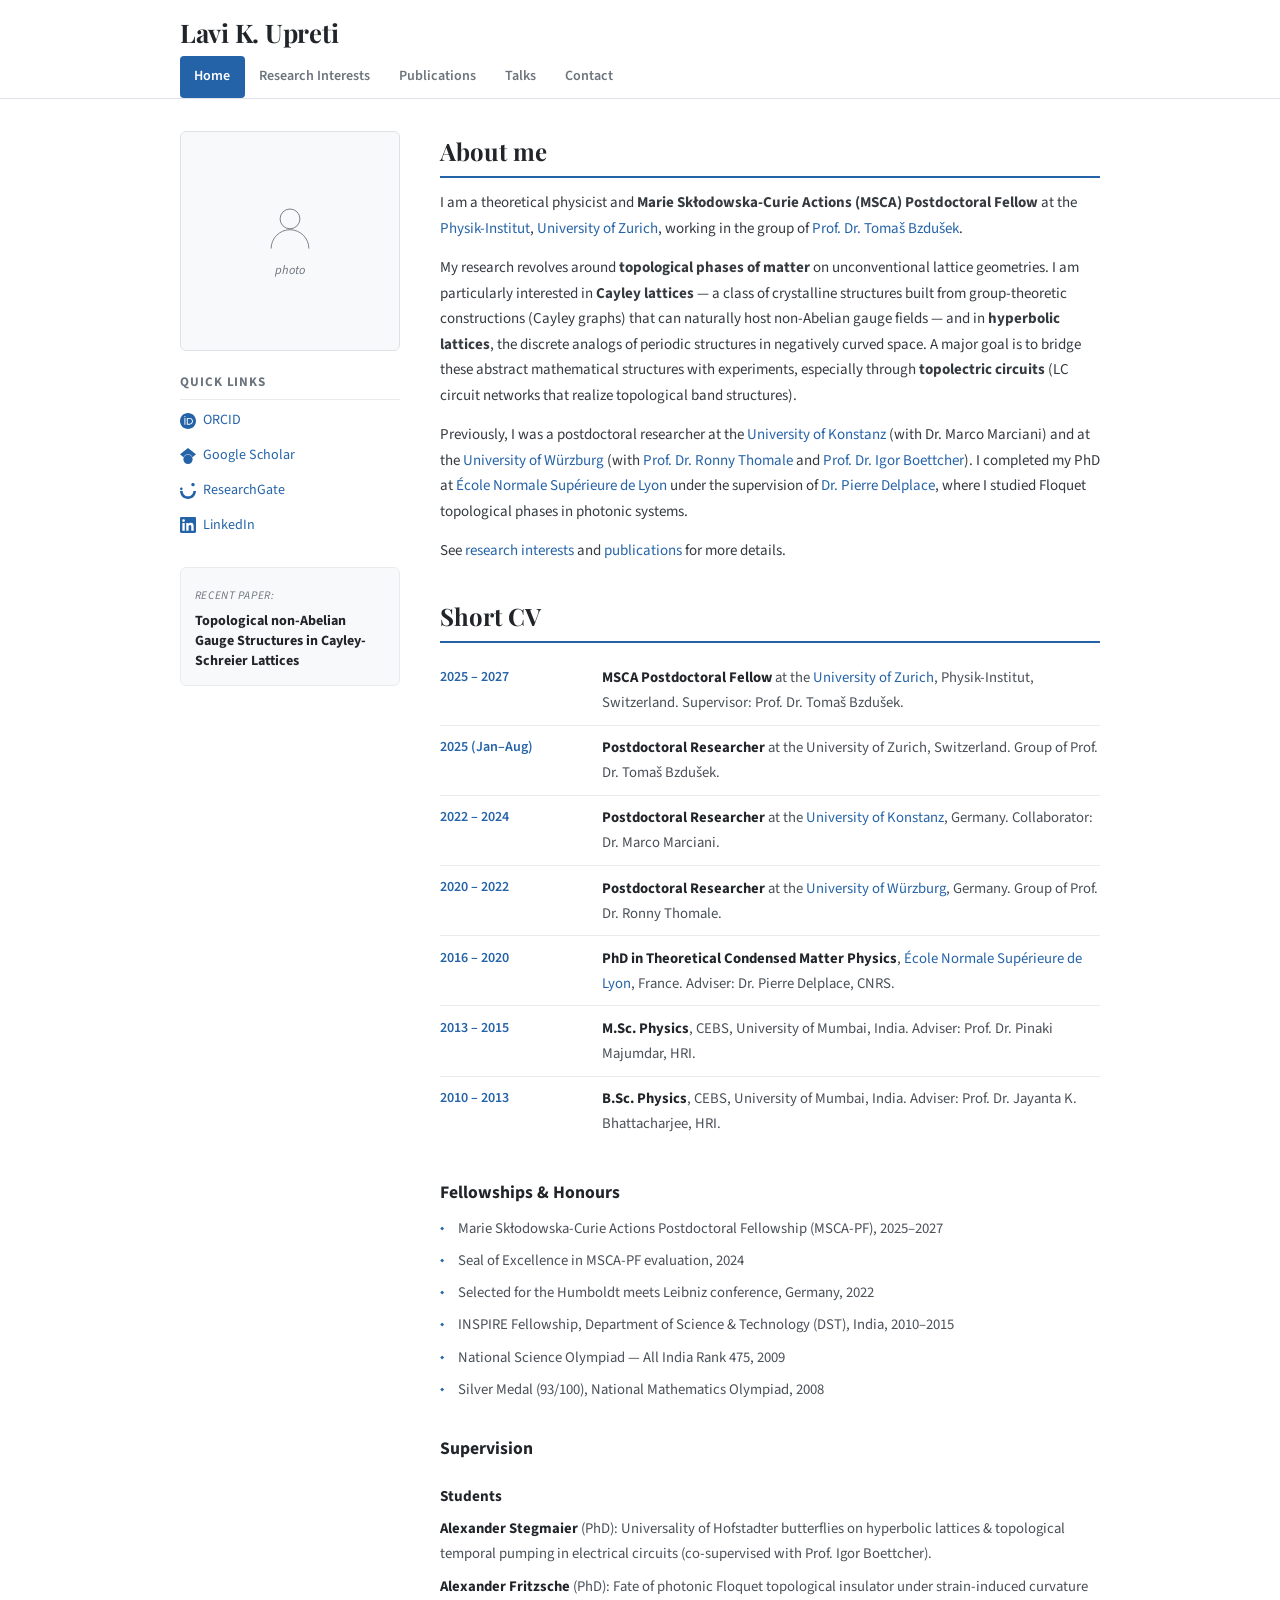
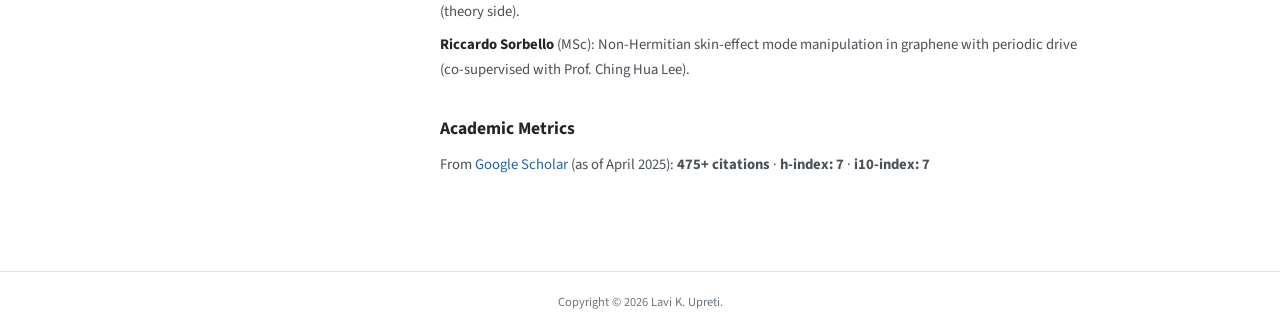
==== index.html @ c17bda0d "Add files via upload" ====
<!DOCTYPE html>
<html lang="en">
<head>
  <meta charset="UTF-8">
  <meta name="viewport" content="width=device-width, initial-scale=1.0">
  <title>Home — Lavi K. Upreti</title>
  <link rel="preconnect" href="https://fonts.googleapis.com">
  <link rel="preconnect" href="https://fonts.gstatic.com" crossorigin>
  <link href="https://fonts.googleapis.com/css2?family=Playfair+Display:wght@700&family=Source+Sans+3:ital,wght@0,300;0,400;0,600;0,700;1,400&display=swap" rel="stylesheet">
  <link rel="stylesheet" href="style.css">
</head>
<body>

  <!-- ── Header ─────────────────────────────────────────────── -->
  <header class="site-header">
    <div class="header-inner">
      <a href="index.html" class="site-name">Lavi K. Upreti</a>
      <nav class="main-nav">
        <button class="nav-toggle" aria-label="Toggle menu">
          <span></span><span></span><span></span>
        </button>
        <ul class="nav-links">
          <li><a href="index.html" class="active">Home</a></li>
          <li><a href="research.html">Research Interests</a></li>
          <li><a href="publications.html">Publications</a></li>
          <li><a href="talks.html">Talks</a></li>
          <li><a href="contact.html">Contact</a></li>
        </ul>
      </nav>
    </div>
  </header>

  <!-- ── Main ───────────────────────────────────────────────── -->
  <main class="page-body">
    <div class="container two-col">

      <!-- ── Sidebar ──────────────────────────────────────────── -->
      <aside class="sidebar">
        <div class="photo-wrap">
          <!-- Replace the placeholder below with your photo:
               <img src="photo.jpg" alt="Lavi K. Upreti"> -->
          <div class="photo-placeholder">
            <svg viewBox="0 0 120 120" fill="none" xmlns="http://www.w3.org/2000/svg">
              <circle cx="60" cy="42" r="22" stroke="currentColor" stroke-width="2"/>
              <path d="M18 108c0-23 19-42 42-42s42 19 42 42" stroke="currentColor" stroke-width="2"/>
            </svg>
            <span>photo</span>
          </div>
        </div>

        <div>
          <h5>Quick Links</h5>
          <ul class="quick-links">
            <li><a href="https://orcid.org/0000-0002-1722-484X" target="_blank" rel="noopener">
              <svg class="icon" viewBox="0 0 24 24"><path d="M12 0C5.372 0 0 5.372 0 12s5.372 12 12 12 12-5.372 12-12S18.628 0 12 0zM7.369 4.378c.525 0 .947.431.947.947s-.422.947-.947.947a.95.95 0 0 1-.947-.947c0-.525.422-.947.947-.947zm-.722 3.038h1.444v10.041H6.647V7.416zm3.562 0h3.9c3.712 0 5.344 2.653 5.344 5.025 0 2.578-2.016 5.025-5.325 5.025h-3.919V7.416zm1.444 1.303v7.444h2.297c3.272 0 4.022-2.484 4.022-3.722 0-1.209-.647-3.722-3.853-3.722h-2.466z" fill="currentColor"/></svg>
              ORCID</a></li>
            <li><a href="https://scholar.google.com/citations?user=OWNdUMMAAAAJ&hl=en" target="_blank" rel="noopener">
              <svg class="icon" viewBox="0 0 24 24"><path d="M5.242 13.769L0 9.5 12 0l12 9.5-5.242 4.269C17.548 11.249 14.978 9.5 12 9.5c-2.977 0-5.548 1.748-6.758 4.269zM12 10a7 7 0 1 0 0 14 7 7 0 0 0 0-14z" fill="currentColor"/></svg>
              Google Scholar</a></li>
            <li><a href="https://www.researchgate.net/profile/Lavi-Upreti" target="_blank" rel="noopener">
              <svg class="icon" viewBox="0 0 24 24"><path d="M19.586 0c-1.225 0-2.24.788-2.612 1.883a3.1 3.1 0 0 0-.118.712c0 .312.06.608.174.878.396.876 1.272 1.41 2.556 1.41 1.5 0 2.414-1.023 2.414-2.441C22 1.023 21.086 0 19.586 0zM2 6.658C.876 6.658 0 7.571 0 8.76s.876 2.1 2 2.1 2-.912 2-2.1-.876-2.102-2-2.102zM12 24c6.627 0 12-5.373 12-12h-4c0 4.418-3.582 8-8 8s-8-3.582-8-8H0c0 6.627 5.373 12 12 12z" fill="currentColor"/></svg>
              ResearchGate</a></li>
            <li><a href="https://www.linkedin.com/in/lavi-upreti-1087614a/" target="_blank" rel="noopener">
              <svg class="icon" viewBox="0 0 24 24"><path d="M20.447 20.452h-3.554v-5.569c0-1.328-.027-3.037-1.852-3.037-1.853 0-2.136 1.445-2.136 2.939v5.667H9.351V9h3.414v1.561h.046c.477-.9 1.637-1.85 3.37-1.85 3.601 0 4.267 2.37 4.267 5.455v6.286zM5.337 7.433a2.062 2.062 0 0 1-2.063-2.065 2.064 2.064 0 1 1 2.063 2.065zm1.782 13.019H3.555V9h3.564v11.452zM22.225 0H1.771C.792 0 0 .774 0 1.729v20.542C0 23.227.792 24 1.771 24h20.451C23.2 24 24 23.227 24 22.271V1.729C24 .774 23.2 0 22.222 0h.003z" fill="currentColor"/></svg>
              LinkedIn</a></li>
          </ul>

          <!-- Recent paper highlight -->
          <div class="recent-paper">
            <span class="label">Recent paper:</span>
            <div class="rp-title">
              <a href="https://arxiv.org/abs/2509.25316" target="_blank" rel="noopener">
                Topological non-Abelian Gauge Structures in Cayley-Schreier Lattices
              </a>
            </div>
          </div>
        </div>
      </aside>

      <!-- ── Content ──────────────────────────────────────────── -->
      <section class="main-col">

        <!-- About -->
        <section>
          <h2>About me</h2>
          <p>
            I am a theoretical physicist and <strong>Marie Sk&#322;odowska-Curie Actions (MSCA) Postdoctoral Fellow</strong>
            at the <a href="https://www.physik.uzh.ch/en.html">Physik-Institut</a>,
            <a href="https://www.uzh.ch/en.html">University of Zurich</a>, working in the group of
            <a href="https://www.physik.uzh.ch/en/groups/bzdusek.html">Prof. Dr. Toma&#353; Bzdu&#353;ek</a>.
          </p>
          <p>
            My research revolves around <strong>topological phases of matter</strong> on unconventional lattice
            geometries. I am particularly interested in <strong>Cayley lattices</strong> &mdash; a class of crystalline
            structures built from group-theoretic constructions (Cayley graphs) that can naturally host non-Abelian
            gauge fields &mdash; and in <strong>hyperbolic lattices</strong>, the discrete analogs of periodic structures
            in negatively curved space. A major goal is to bridge these abstract mathematical structures with
            experiments, especially through <strong>topolectric circuits</strong> (LC circuit networks that realize
            topological band structures).
          </p>
          <p>
            Previously, I was a postdoctoral researcher at the
            <a href="https://www.uni-konstanz.de/en/">University of Konstanz</a> (with Dr. Marco Marciani) and at the
            <a href="https://www.uni-wuerzburg.de/en/">University of W&uuml;rzburg</a>
            (with <a href="https://www.physik.uni-wuerzburg.de/tp1/thomale/">Prof. Dr. Ronny Thomale</a>
            and <a href="https://sites.ualberta.ca/~iboettch/">Prof. Dr. Igor Boettcher</a>).
            I completed my PhD at
            <a href="https://www.ens-lyon.fr/en/">&#201;cole Normale Sup&eacute;rieure de Lyon</a> under the
            supervision of <a href="http://perso.ens-lyon.fr/pierre.delplace/">Dr. Pierre Delplace</a>,
            where I studied Floquet topological phases in photonic systems.
          </p>
          <p>
            See <a href="research.html">research interests</a> and
            <a href="publications.html">publications</a> for more details.
          </p>
        </section>

        <!-- Short CV -->
        <section>
          <h2>Short CV</h2>
          <ul class="cv-list">
            <li>
              <span class="cv-dates">2025 &ndash; 2027</span>
              <span class="cv-desc"><strong>MSCA Postdoctoral Fellow</strong> at the <a href="https://www.physik.uzh.ch/en/groups/bzdusek.html">University of Zurich</a>, Physik-Institut, Switzerland. Supervisor: Prof. Dr. Toma&#353; Bzdu&#353;ek.</span>
            </li>
            <li>
              <span class="cv-dates">2025 (Jan&ndash;Aug)</span>
              <span class="cv-desc"><strong>Postdoctoral Researcher</strong> at the University of Zurich, Switzerland. Group of Prof. Dr. Toma&#353; Bzdu&#353;ek.</span>
            </li>
            <li>
              <span class="cv-dates">2022 &ndash; 2024</span>
              <span class="cv-desc"><strong>Postdoctoral Researcher</strong> at the <a href="https://www.uni-konstanz.de/en/">University of Konstanz</a>, Germany. Collaborator: Dr. Marco Marciani.</span>
            </li>
            <li>
              <span class="cv-dates">2020 &ndash; 2022</span>
              <span class="cv-desc"><strong>Postdoctoral Researcher</strong> at the <a href="https://www.uni-wuerzburg.de/en/">University of W&uuml;rzburg</a>, Germany. Group of Prof. Dr. Ronny Thomale.</span>
            </li>
            <li>
              <span class="cv-dates">2016 &ndash; 2020</span>
              <span class="cv-desc"><strong>PhD in Theoretical Condensed Matter Physics</strong>, <a href="https://www.ens-lyon.fr/en/">&#201;cole Normale Sup&eacute;rieure de Lyon</a>, France. Adviser: Dr. Pierre Delplace, CNRS.</span>
            </li>
            <li>
              <span class="cv-dates">2013 &ndash; 2015</span>
              <span class="cv-desc"><strong>M.Sc. Physics</strong>, CEBS, University of Mumbai, India. Adviser: Prof. Dr. Pinaki Majumdar, HRI.</span>
            </li>
            <li>
              <span class="cv-dates">2010 &ndash; 2013</span>
              <span class="cv-desc"><strong>B.Sc. Physics</strong>, CEBS, University of Mumbai, India. Adviser: Prof. Dr. Jayanta K. Bhattacharjee, HRI.</span>
            </li>
          </ul>
        </section>

        <!-- Honours -->
        <section>
          <h3>Fellowships &amp; Honours</h3>
          <ul class="diamond-list">
            <li>Marie Sk&#322;odowska-Curie Actions Postdoctoral Fellowship (MSCA-PF), 2025&ndash;2027</li>
            <li>Seal of Excellence in MSCA-PF evaluation, 2024</li>
            <li>Selected for the Humboldt meets Leibniz conference, Germany, 2022</li>
            <li>INSPIRE Fellowship, Department of Science &amp; Technology (DST), India, 2010&ndash;2015</li>
            <li>National Science Olympiad &mdash; All India Rank 475, 2009</li>
            <li>Silver Medal (93/100), National Mathematics Olympiad, 2008</li>
          </ul>
        </section>

        <!-- Supervision -->
        <section>
          <h3>Supervision</h3>
          <h4>Students</h4>
          <ul class="supervision-list">
            <li><strong>Alexander Stegmaier</strong> (PhD): Universality of Hofstadter butterflies on hyperbolic lattices &amp; topological temporal pumping in electrical circuits (co-supervised with Prof. Igor Boettcher).</li>
            <li><strong>Alexander Fritzsche</strong> (PhD): Fate of photonic Floquet topological insulator under strain-induced curvature (theory side).</li>
            <li><strong>Riccardo Sorbello</strong> (MSc): Non-Hermitian skin-effect mode manipulation in graphene with periodic drive (co-supervised with Prof. Ching Hua Lee).</li>
          </ul>
        </section>

        <!-- Metrics -->
        <section>
          <h3>Academic Metrics</h3>
          <p style="font-size:0.92rem;color:#495057;">
            From <a href="https://scholar.google.com/citations?user=OWNdUMMAAAAJ&hl=en">Google Scholar</a> (as of April 2025): <strong>475+ citations</strong> &middot; <strong>h-index: 7</strong> &middot; <strong>i10-index: 7</strong>
          </p>
        </section>

      </section>
    </div>
  </main>

  <footer class="site-footer">
    <div class="container">
      Copyright &copy; 2026 Lavi K. Upreti.
    </div>
  </footer>

  <script>
    document.querySelector('.nav-toggle')?.addEventListener('click', function() {
      document.querySelector('.nav-links').classList.toggle('open');
      this.classList.toggle('active');
    });
  </script>
</body>
</html>
---- style.css ----
/* ============================================================
   Lavi K. Upreti — Academic Website
   Clean academic style inspired by P. Lenggenhager's site
   ============================================================ */

:root {
  --bg:         #ffffff;
  --bg-alt:     #f8f9fa;
  --text:       #212529;
  --text-muted: #6c757d;
  --link:       #2563a8;
  --link-hover: #1a4a80;
  --accent:     #2563a8;
  --border:     #dee2e6;
  --border-light:#e9ecef;
  --shadow:     0 1px 3px rgba(0,0,0,0.08);

  --font-sans:  'Source Sans 3', -apple-system, BlinkMacSystemFont, 'Segoe UI', Helvetica, Arial, sans-serif;
  --font-serif: 'Playfair Display', Georgia, 'Times New Roman', serif;

  --max-w:      960px;
  --sidebar-w:  220px;
  --gap:        2.5rem;
  --nav-h:      56px;
}

/* Reset */
*, *::before, *::after { box-sizing: border-box; margin: 0; padding: 0; }

html { font-size: 16px; scroll-behavior: smooth; }

body {
  font-family: var(--font-sans);
  color: var(--text);
  background: var(--bg);
  line-height: 1.7;
  -webkit-font-smoothing: antialiased;
}

a { color: var(--link); text-decoration: none; }
a:hover { color: var(--link-hover); text-decoration: underline; }

img { max-width: 100%; display: block; }

/* ── Header / Navigation ───────────────────────────────────── */
.site-header {
  background: var(--bg);
  border-bottom: 1px solid var(--border);
  position: sticky;
  top: 0;
  z-index: 100;
}
.header-inner {
  max-width: var(--max-w);
  margin: 0 auto;
  padding: 0 1.25rem;
}
.site-name {
  display: block;
  font-family: var(--font-serif);
  font-size: 1.6rem;
  font-weight: 700;
  color: var(--text);
  padding: 0.7rem 0 0.1rem;
  letter-spacing: -0.01em;
}
.site-name:hover { text-decoration: none; color: var(--accent); }

.main-nav {
  display: flex;
  align-items: center;
  justify-content: space-between;
}
.nav-links {
  list-style: none;
  display: flex;
  gap: 0;
  flex-wrap: wrap;
}
.nav-links li a {
  display: block;
  padding: 0.55rem 0.9rem;
  font-size: 0.88rem;
  font-weight: 600;
  color: var(--text-muted);
  border-radius: 4px;
  transition: background 0.15s, color 0.15s;
}
.nav-links li a:hover {
  background: var(--bg-alt);
  color: var(--text);
  text-decoration: none;
}
.nav-links li a.active {
  background: var(--accent);
  color: #fff;
}

/* Hamburger */
.nav-toggle {
  display: none;
  background: none; border: none; cursor: pointer;
  width: 26px; height: 20px; position: relative;
}
.nav-toggle span {
  display: block; width: 100%; height: 2px;
  background: var(--text); position: absolute; left: 0;
  transition: .25s;
}
.nav-toggle span:nth-child(1) { top: 0; }
.nav-toggle span:nth-child(2) { top: 9px; }
.nav-toggle span:nth-child(3) { top: 18px; }
.nav-toggle.active span:nth-child(1) { top: 9px; transform: rotate(45deg); }
.nav-toggle.active span:nth-child(2) { opacity: 0; }
.nav-toggle.active span:nth-child(3) { top: 9px; transform: rotate(-45deg); }

/* ── Layout ────────────────────────────────────────────────── */
.container {
  max-width: var(--max-w);
  margin: 0 auto;
  padding: 0 1.25rem;
}

.page-body { padding: 2rem 0 3rem; }

.two-col {
  display: grid;
  grid-template-columns: var(--sidebar-w) 1fr;
  gap: var(--gap);
  align-items: start;
}

/* ── Sidebar ───────────────────────────────────────────────── */
.sidebar { position: sticky; top: calc(var(--nav-h) + 24px); }

.photo-wrap {
  width: 100%;
  border-radius: 6px;
  overflow: hidden;
  border: 1px solid var(--border);
  margin-bottom: 1.25rem;
  background: var(--bg-alt);
}
.photo-wrap img { width: 100%; display: block; }
.photo-placeholder {
  width: 100%; aspect-ratio: 1;
  display: flex; flex-direction: column;
  align-items: center; justify-content: center;
  color: var(--text-muted); gap: 0.4rem;
}
.photo-placeholder svg { width: 54px; height: 54px; }
.photo-placeholder span { font-size: 0.78rem; font-style: italic; }

.sidebar h5 {
  font-size: 0.82rem;
  text-transform: uppercase;
  letter-spacing: 0.07em;
  color: var(--text-muted);
  margin-bottom: 0.6rem;
  padding-bottom: 0.35rem;
  border-bottom: 1px solid var(--border-light);
}

.quick-links { list-style: none; }
.quick-links li { margin-bottom: 0.35rem; }
.quick-links a {
  display: inline-flex; align-items: center; gap: 0.45rem;
  font-size: 0.88rem; color: var(--link);
  transition: color .15s;
}
.quick-links a:hover { color: var(--link-hover); text-decoration: none; }
.quick-links .icon { width: 16px; height: 16px; flex-shrink: 0; }

/* ── Recent paper card ─────────────────────────────────────── */
.recent-paper {
  margin-top: 1.5rem;
  background: var(--bg-alt);
  border: 1px solid var(--border-light);
  border-radius: 6px;
  padding: 0.85rem;
  transition: box-shadow .2s;
}
.recent-paper:hover { box-shadow: var(--shadow); }
.recent-paper .label {
  font-size: 0.72rem;
  text-transform: uppercase;
  letter-spacing: 0.06em;
  color: var(--text-muted);
  font-style: italic;
}
.recent-paper .rp-title {
  font-size: 0.88rem;
  font-weight: 700;
  color: var(--text);
  line-height: 1.4;
  margin-top: 0.25rem;
}
.recent-paper a { color: inherit; }
.recent-paper a:hover { color: var(--accent); text-decoration: none; }

/* ── Main content ──────────────────────────────────────────── */
.main-col h2 {
  font-family: var(--font-serif);
  font-size: 1.5rem;
  font-weight: 700;
  margin-bottom: 0.75rem;
  padding-bottom: 0.3rem;
  border-bottom: 2px solid var(--accent);
}

.main-col h3 {
  font-size: 1.1rem;
  font-weight: 700;
  margin-top: 1.75rem;
  margin-bottom: 0.5rem;
}

.main-col h4 {
  font-size: 0.95rem;
  font-weight: 700;
  margin-top: 1.25rem;
  margin-bottom: 0.4rem;
  color: var(--text);
}

.main-col p {
  margin-bottom: 0.85rem;
  font-size: 0.94rem;
  color: #343a40;
}

.main-col section + section {
  margin-top: 2rem;
}

/* ── CV Timeline ───────────────────────────────────────────── */
.cv-list { list-style: none; }
.cv-list li {
  display: grid;
  grid-template-columns: 150px 1fr;
  gap: 0.75rem;
  padding: 0.6rem 0;
  border-bottom: 1px solid var(--border-light);
  font-size: 0.92rem;
}
.cv-list li:last-child { border-bottom: none; }
.cv-dates {
  font-weight: 600;
  color: var(--accent);
  white-space: nowrap;
  font-size: 0.88rem;
  padding-top: 0.06rem;
}
.cv-desc { color: #495057; }
.cv-desc strong { color: var(--text); }

/* ── Awards / lists ────────────────────────────────────────── */
.diamond-list { list-style: none; }
.diamond-list li {
  position: relative;
  padding-left: 1.1rem;
  margin-bottom: 0.45rem;
  font-size: 0.92rem;
  color: #495057;
}
.diamond-list li::before {
  content: '◆';
  position: absolute; left: 0; top: 0;
  color: var(--accent);
  font-size: 0.45rem;
  line-height: 1.7rem;
}

/* ── Supervision list ──────────────────────────────────────── */
.supervision-list { list-style: none; }
.supervision-list li {
  margin-bottom: 0.5rem;
  font-size: 0.92rem;
  color: #495057;
}
.supervision-list li strong { color: var(--text); }

/* teaching list */
.teaching-list {
  font-size: 0.92rem;
  color: #495057;
  line-height: 1.8;
}

/* ── Publications page ─────────────────────────────────────── */
.pub-list { list-style: none; }
.pub-item {
  padding: 0.9rem 0;
  border-bottom: 1px solid var(--border-light);
}
.pub-item:last-child { border-bottom: none; }
.pub-title {
  font-weight: 700;
  font-size: 0.95rem;
  color: var(--text);
  line-height: 1.45;
}
.pub-title a { color: var(--text); }
.pub-title a:hover { color: var(--accent); }
.pub-authors {
  font-size: 0.85rem;
  color: var(--text-muted);
  margin: 0.15rem 0;
}
.pub-authors .me { font-weight: 700; color: var(--text); }
.pub-journal {
  font-size: 0.85rem;
  color: var(--accent);
  font-style: italic;
}
.pub-note {
  display: inline-block;
  font-size: 0.72rem;
  font-weight: 600;
  text-transform: uppercase;
  letter-spacing: 0.04em;
  padding: 0.15rem 0.45rem;
  border-radius: 3px;
  margin-left: 0.35rem;
}
.pub-note.corresponding { background: #e8f4fd; color: #1a6fb5; }
.pub-note.first-author  { background: #e8f8e8; color: #2d7a2d; }

/* ── Research page ─────────────────────────────────────────── */
.research-block {
  padding: 1.25rem 0;
  border-bottom: 1px solid var(--border-light);
}
.research-block:last-of-type { border-bottom: none; }
.research-block h3 {
  font-family: var(--font-serif);
  font-size: 1.2rem;
  font-weight: 700;
  margin: 0 0 0.5rem;
  color: var(--text);
}
.research-block p {
  font-size: 0.93rem;
  color: #495057;
  margin-bottom: 0.6rem;
}

/* ── Contact page ──────────────────────────────────────────── */
.contact-card {
  background: var(--bg-alt);
  border: 1px solid var(--border-light);
  border-radius: 6px;
  padding: 1.5rem;
  max-width: 520px;
}
.contact-card h4 {
  font-family: var(--font-serif);
  font-size: 1.15rem;
  margin: 0 0 1rem;
}
.contact-row {
  display: grid;
  grid-template-columns: 90px 1fr;
  gap: 0.5rem;
  margin-bottom: 0.6rem;
  font-size: 0.92rem;
}
.contact-label { font-weight: 600; color: var(--text); }
.contact-val { color: #495057; }

.contact-btn {
  display: inline-block;
  margin-top: 1rem;
  padding: 0.5rem 1.25rem;
  background: var(--accent);
  color: #fff;
  font-weight: 600;
  font-size: 0.88rem;
  border-radius: 4px;
  transition: background 0.15s;
}
.contact-btn:hover { background: var(--link-hover); color: #fff; text-decoration: none; }

/* ── Talks page ────────────────────────────────────────────── */
.talk-list { list-style: none; }
.talk-item {
  padding: 0.6rem 0;
  border-bottom: 1px solid var(--border-light);
  font-size: 0.92rem;
}
.talk-item:last-child { border-bottom: none; }
.talk-title { font-weight: 700; color: var(--text); }
.talk-venue { color: var(--text-muted); font-size: 0.85rem; margin-top: 0.1rem; }

/* ── Footer ────────────────────────────────────────────────── */
.site-footer {
  border-top: 1px solid var(--border);
  padding: 1.25rem 0;
  text-align: center;
  font-size: 0.78rem;
  color: var(--text-muted);
  margin-top: 2rem;
}

/* ── Single column pages ───────────────────────────────────── */
.single-col { max-width: 720px; }

/* ── Responsive ────────────────────────────────────────────── */
@media (max-width: 768px) {
  .nav-toggle { display: block; }
  .nav-links {
    display: none; flex-direction: column;
    position: absolute; top: 100%; left: 0; right: 0;
    background: var(--bg); border-bottom: 1px solid var(--border);
    padding: 0.5rem;
    box-shadow: var(--shadow);
  }
  .nav-links.open { display: flex; }

  .two-col { grid-template-columns: 1fr; }

  .sidebar {
    position: static;
    display: grid;
    grid-template-columns: 140px 1fr;
    gap: 1.25rem;
    align-items: start;
  }

  .cv-list li { grid-template-columns: 1fr; gap: 0.15rem; }

  .contact-row { grid-template-columns: 1fr; gap: 0.1rem; }
}

@media (max-width: 480px) {
  .sidebar { grid-template-columns: 1fr; }
  .photo-wrap { max-width: 160px; margin: 0 auto 0.75rem; }
}
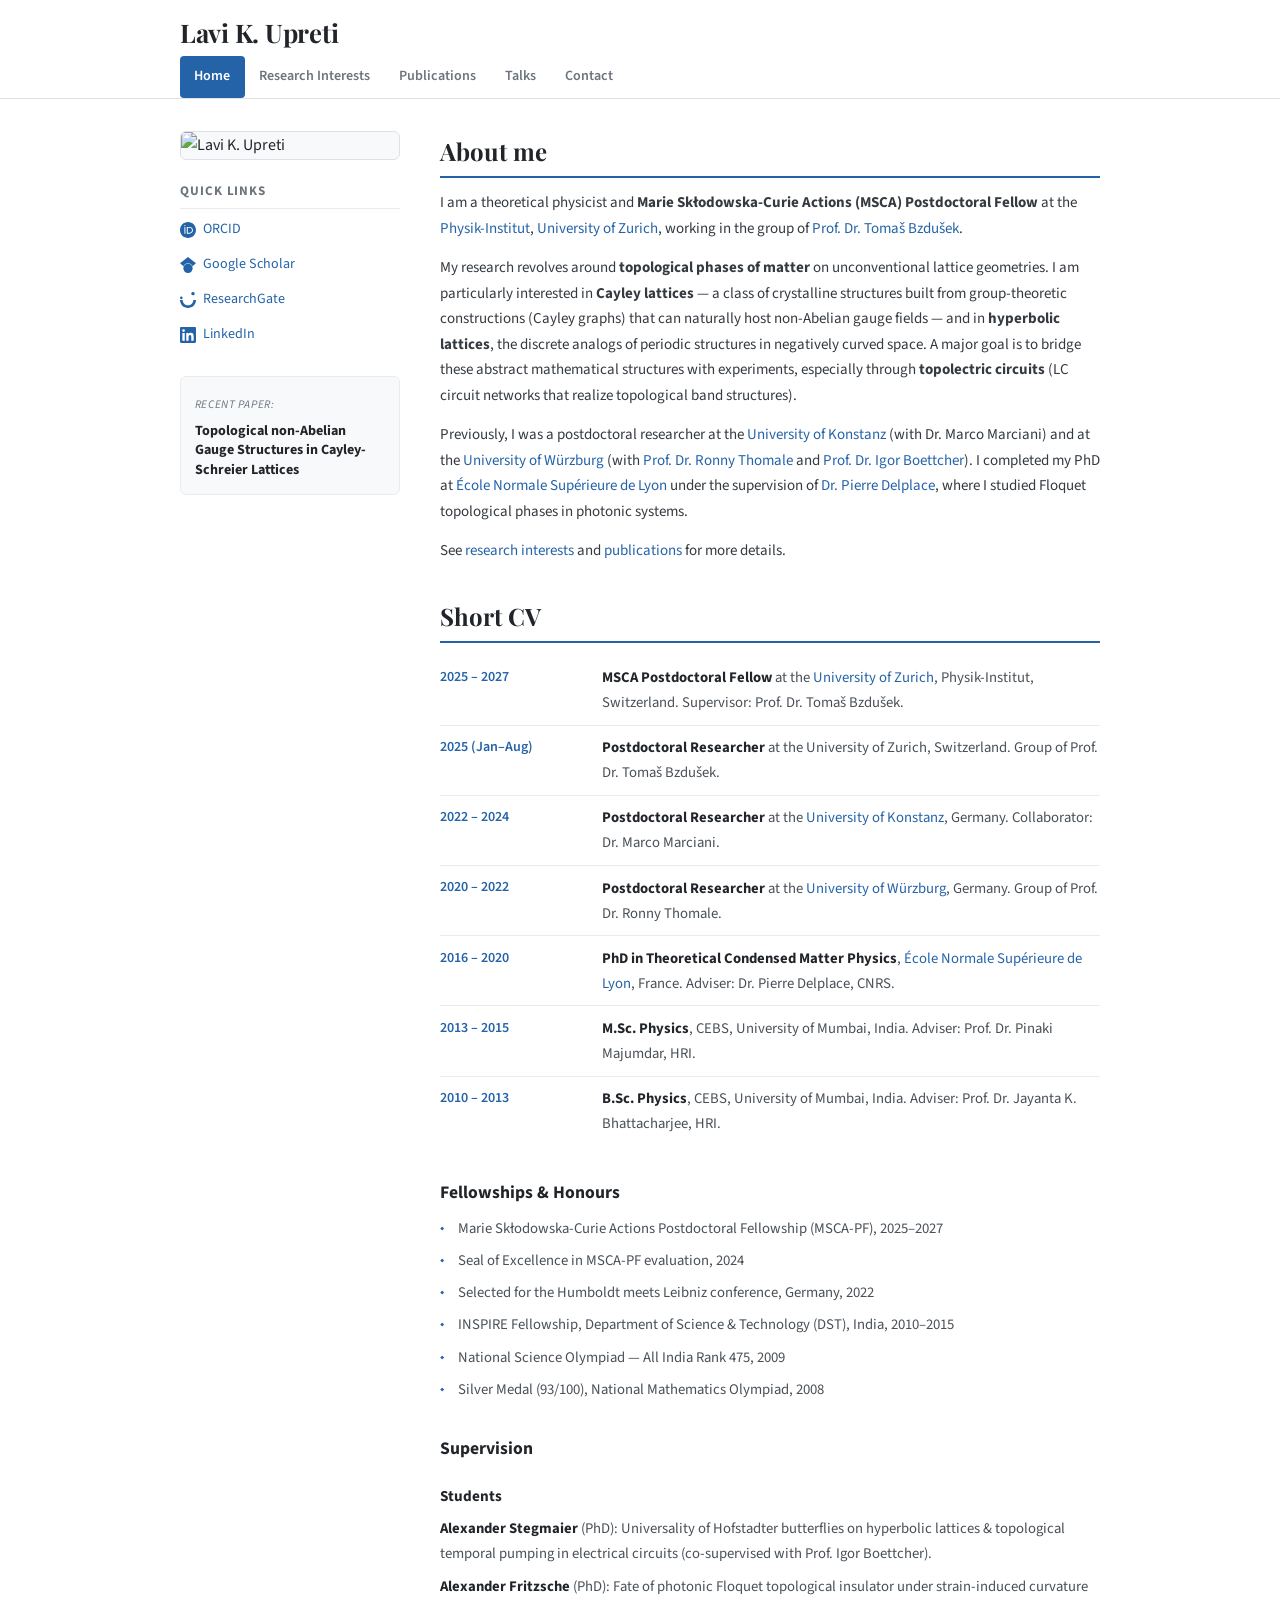
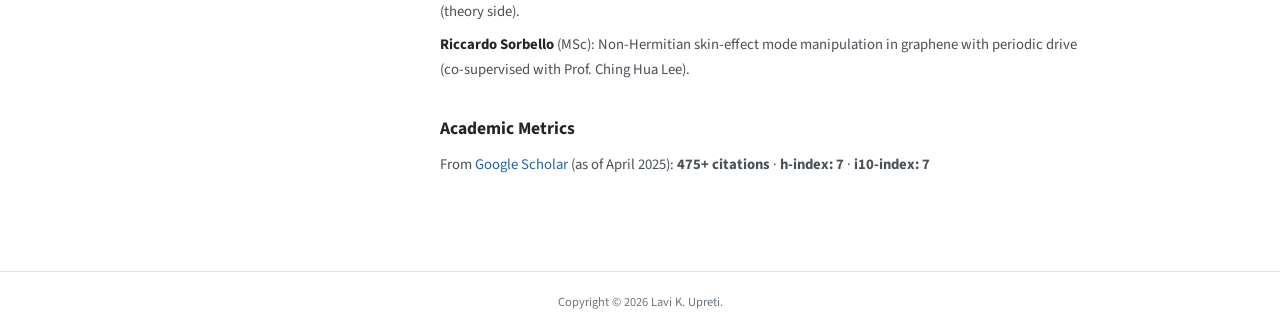
==== commit f27f1658: "Update profile image in sidebar" ====
--- a/index.html
+++ b/index.html
@@ -2,6 +2,7 @@
 <html lang="en">
 <head>
   <meta charset="UTF-8">
+  <meta name="google-site-verification" content="CSMT9Zi1C5ngvB_75rKBKdFzXnuLxpE7jE1Q67ZkpSs" />
   <meta name="viewport" content="width=device-width, initial-scale=1.0">
   <title>Home — Lavi K. Upreti</title>
   <link rel="preconnect" href="https://fonts.googleapis.com">
@@ -39,13 +40,7 @@
         <div class="photo-wrap">
           <!-- Replace the placeholder below with your photo:
                <img src="photo.jpg" alt="Lavi K. Upreti"> -->
-          <div class="photo-placeholder">
-            <svg viewBox="0 0 120 120" fill="none" xmlns="http://www.w3.org/2000/svg">
-              <circle cx="60" cy="42" r="22" stroke="currentColor" stroke-width="2"/>
-              <path d="M18 108c0-23 19-42 42-42s42 19 42 42" stroke="currentColor" stroke-width="2"/>
-            </svg>
-            <span>photo</span>
-          </div>
+          <img src="IMG_2992.jpg" alt="Lavi K. Upreti">
         </div>
 
         <div>
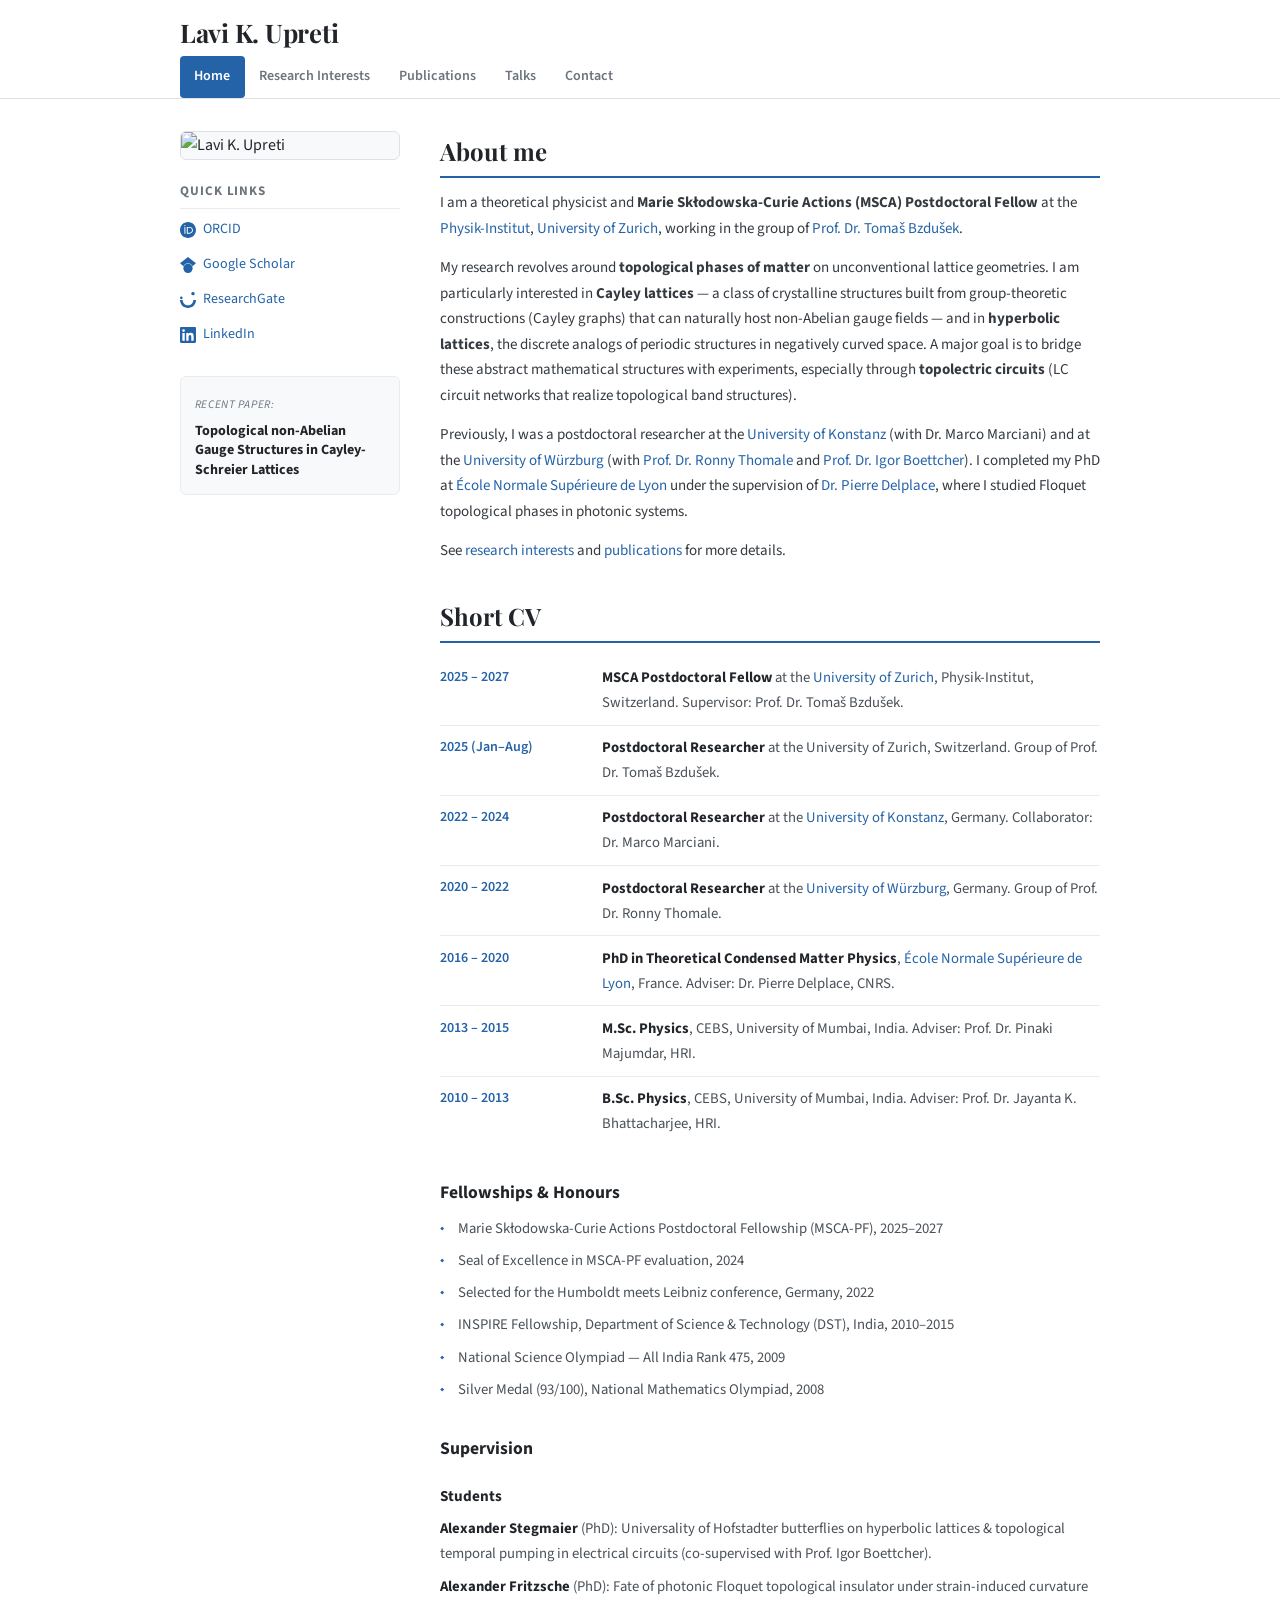
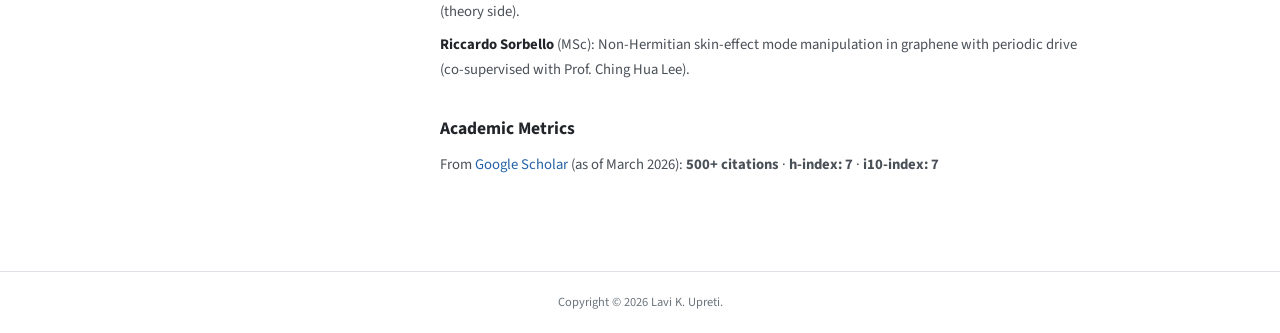
==== commit 0c2cd5b1: "Update index.html" ====
--- a/index.html
+++ b/index.html
@@ -173,7 +173,7 @@
         <section>
           <h3>Academic Metrics</h3>
           <p style="font-size:0.92rem;color:#495057;">
-            From <a href="https://scholar.google.com/citations?user=OWNdUMMAAAAJ&hl=en">Google Scholar</a> (as of April 2025): <strong>475+ citations</strong> &middot; <strong>h-index: 7</strong> &middot; <strong>i10-index: 7</strong>
+            From <a href="https://scholar.google.com/citations?user=OWNdUMMAAAAJ&hl=en">Google Scholar</a> (as of March 2026): <strong>500+ citations</strong> &middot; <strong>h-index: 7</strong> &middot; <strong>i10-index: 7</strong>
           </p>
         </section>
 
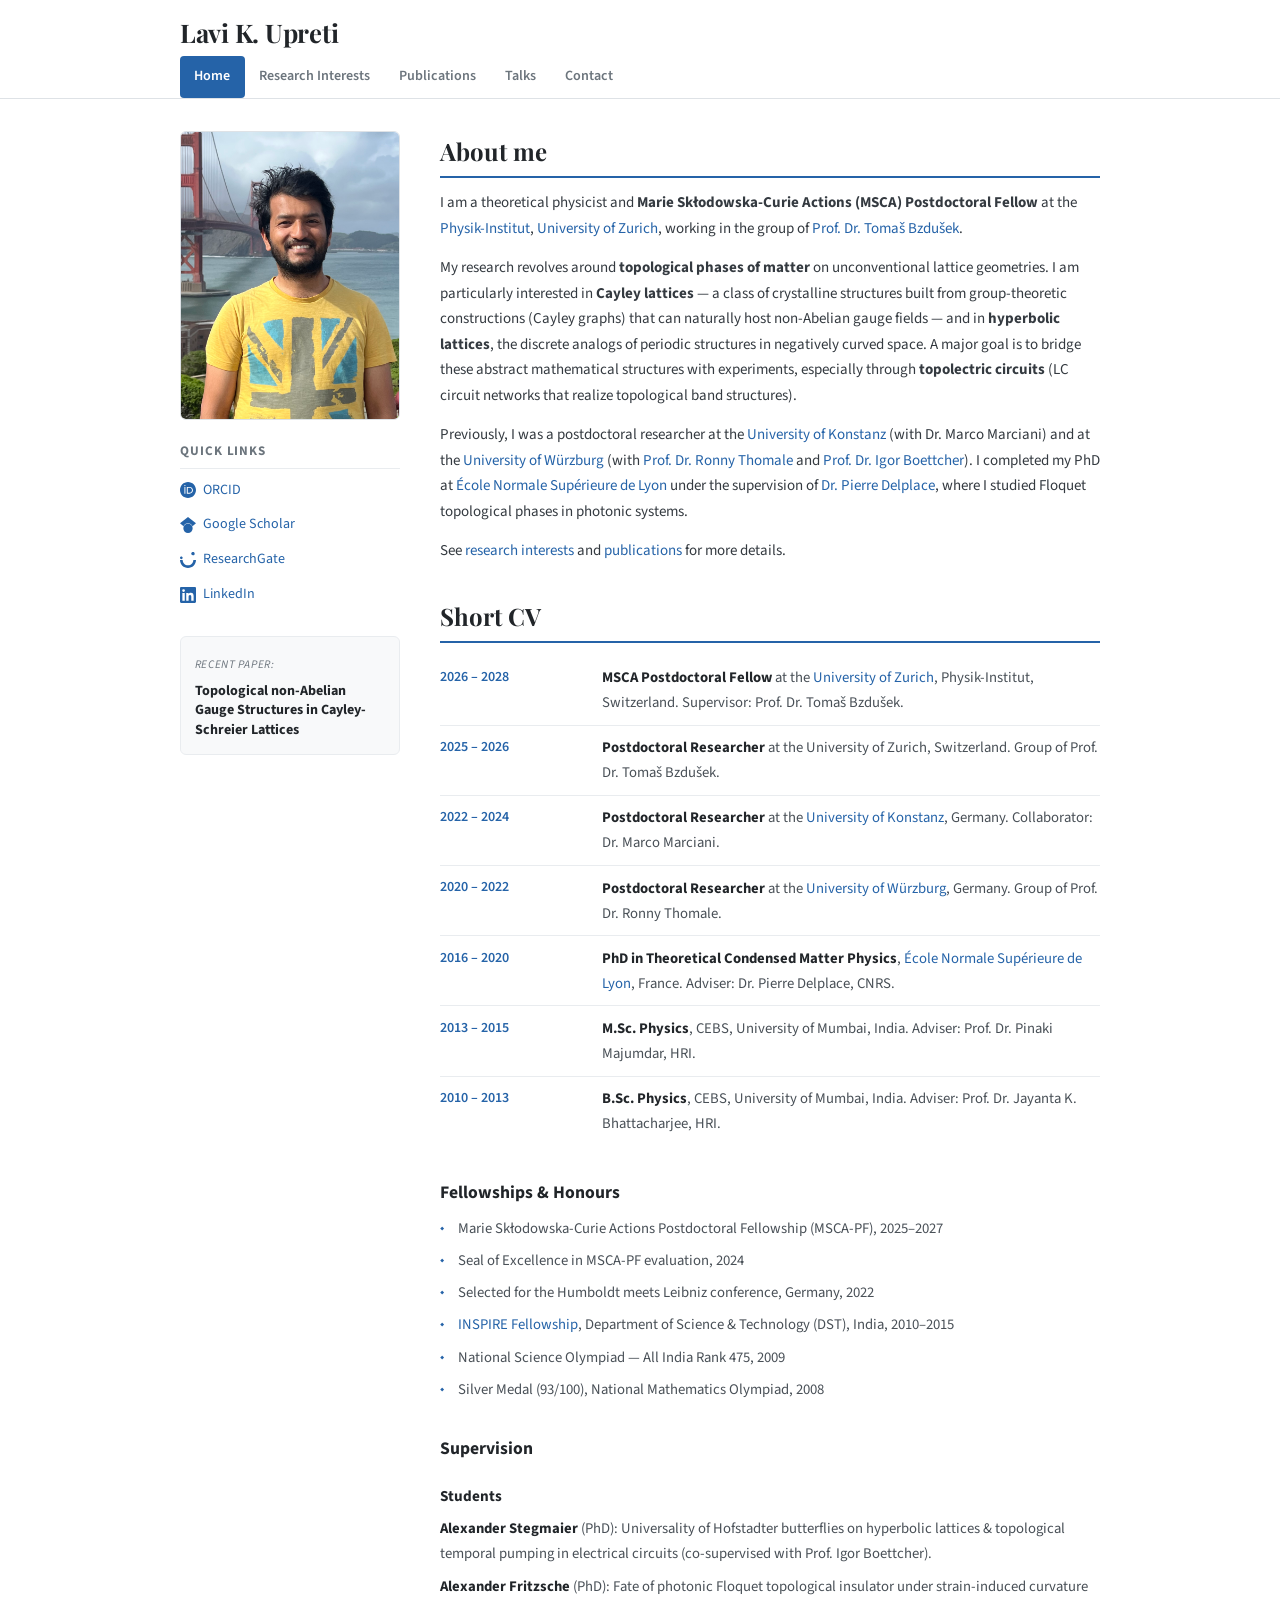
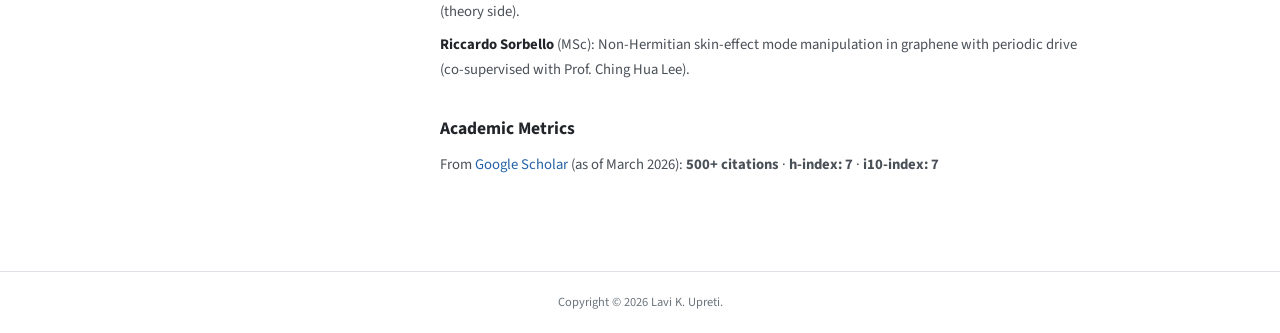
==== commit b2d6c70f: "Update CV dates and add hyperlink to INSPIRE Fellowship" ====
--- a/index.html
+++ b/index.html
@@ -40,7 +40,7 @@
         <div class="photo-wrap">
           <!-- Replace the placeholder below with your photo:
                <img src="photo.jpg" alt="Lavi K. Upreti"> -->
-          <img src="IMG_2992.jpg" alt="Lavi K. Upreti">
+          <img src="IMG_8736.jpg" alt="Lavi K. Upreti">
         </div>
 
         <div>
@@ -115,11 +115,11 @@
           <h2>Short CV</h2>
           <ul class="cv-list">
             <li>
-              <span class="cv-dates">2025 &ndash; 2027</span>
+              <span class="cv-dates">2026 &ndash; 2028</span>
               <span class="cv-desc"><strong>MSCA Postdoctoral Fellow</strong> at the <a href="https://www.physik.uzh.ch/en/groups/bzdusek.html">University of Zurich</a>, Physik-Institut, Switzerland. Supervisor: Prof. Dr. Toma&#353; Bzdu&#353;ek.</span>
             </li>
             <li>
-              <span class="cv-dates">2025 (Jan&ndash;Aug)</span>
+              <span class="cv-dates">2025 &ndash; 2026</span>
               <span class="cv-desc"><strong>Postdoctoral Researcher</strong> at the University of Zurich, Switzerland. Group of Prof. Dr. Toma&#353; Bzdu&#353;ek.</span>
             </li>
             <li>
@@ -152,7 +152,7 @@
             <li>Marie Sk&#322;odowska-Curie Actions Postdoctoral Fellowship (MSCA-PF), 2025&ndash;2027</li>
             <li>Seal of Excellence in MSCA-PF evaluation, 2024</li>
             <li>Selected for the Humboldt meets Leibniz conference, Germany, 2022</li>
-            <li>INSPIRE Fellowship, Department of Science &amp; Technology (DST), India, 2010&ndash;2015</li>
+            <li><a href="https://www.online-inspire.gov.in/en/">INSPIRE Fellowship</a>, Department of Science &amp; Technology (DST), India, 2010&ndash;2015</li>
             <li>National Science Olympiad &mdash; All India Rank 475, 2009</li>
             <li>Silver Medal (93/100), National Mathematics Olympiad, 2008</li>
           </ul>
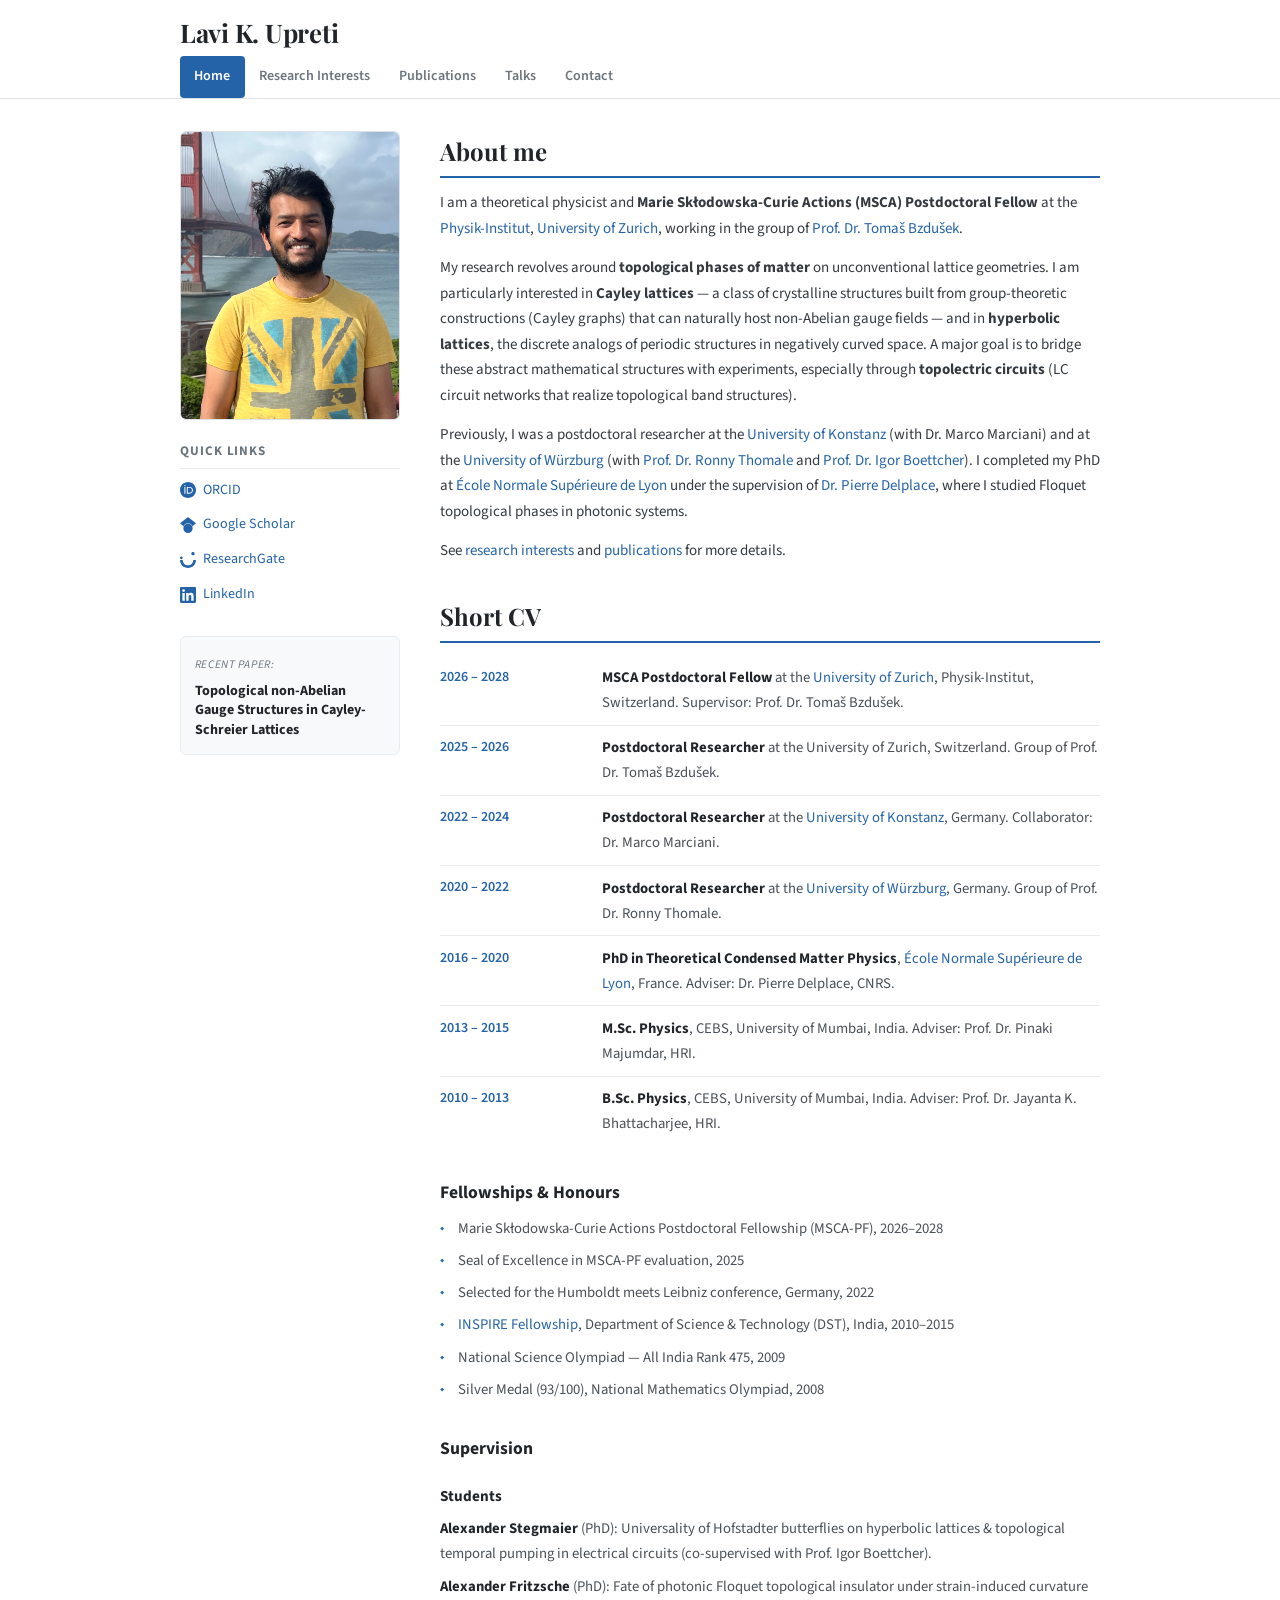
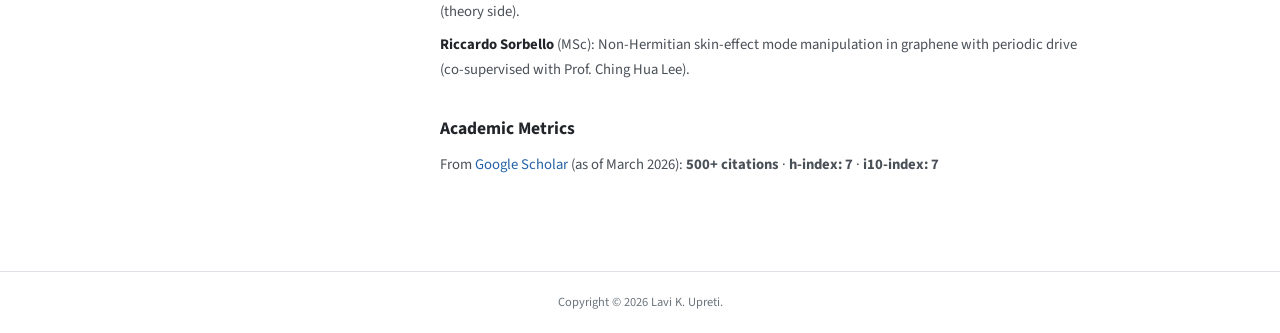
==== commit 91e3ab5e: "Update fellowship dates in honours section" ====
--- a/index.html
+++ b/index.html
@@ -149,8 +149,8 @@
         <section>
           <h3>Fellowships &amp; Honours</h3>
           <ul class="diamond-list">
-            <li>Marie Sk&#322;odowska-Curie Actions Postdoctoral Fellowship (MSCA-PF), 2025&ndash;2027</li>
-            <li>Seal of Excellence in MSCA-PF evaluation, 2024</li>
+            <li>Marie Sk&#322;odowska-Curie Actions Postdoctoral Fellowship (MSCA-PF), 2026&ndash;2028</li>
+            <li>Seal of Excellence in MSCA-PF evaluation, 2025</li>
             <li>Selected for the Humboldt meets Leibniz conference, Germany, 2022</li>
             <li><a href="https://www.online-inspire.gov.in/en/">INSPIRE Fellowship</a>, Department of Science &amp; Technology (DST), India, 2010&ndash;2015</li>
             <li>National Science Olympiad &mdash; All India Rank 475, 2009</li>
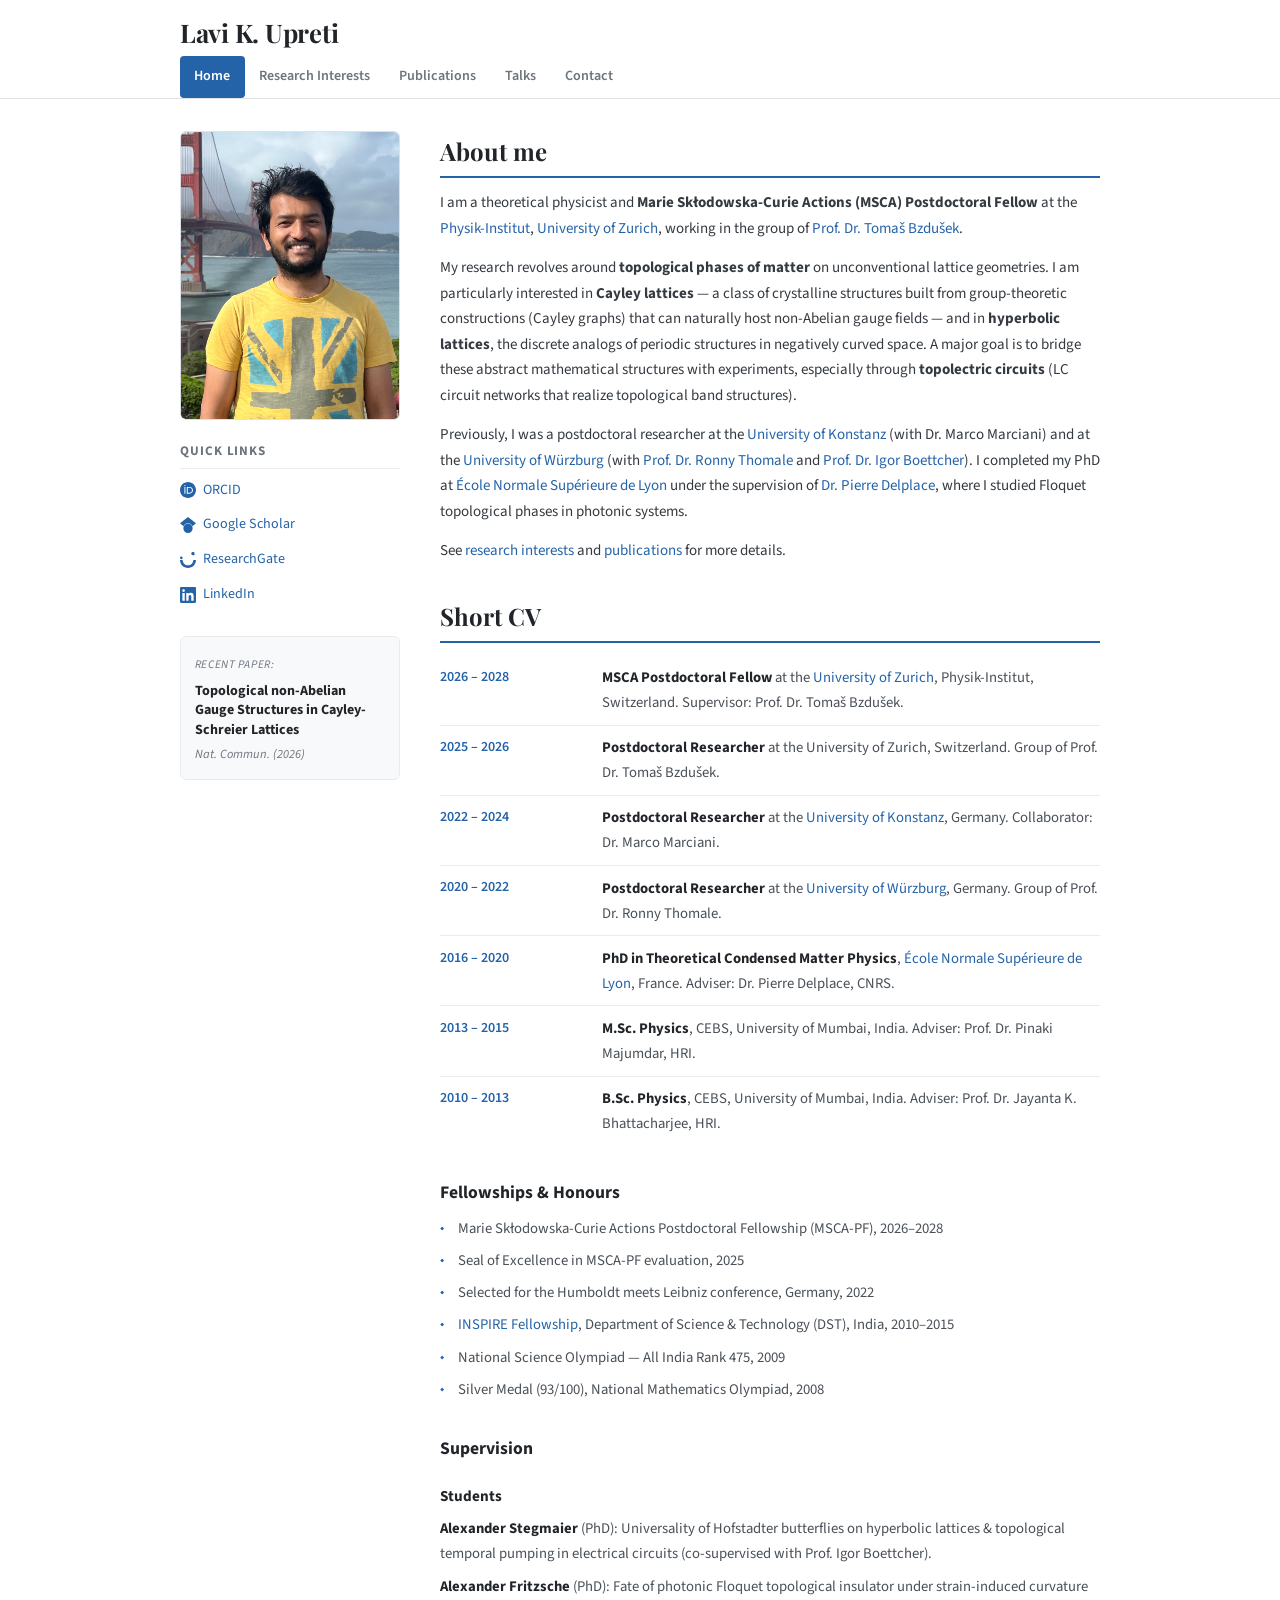
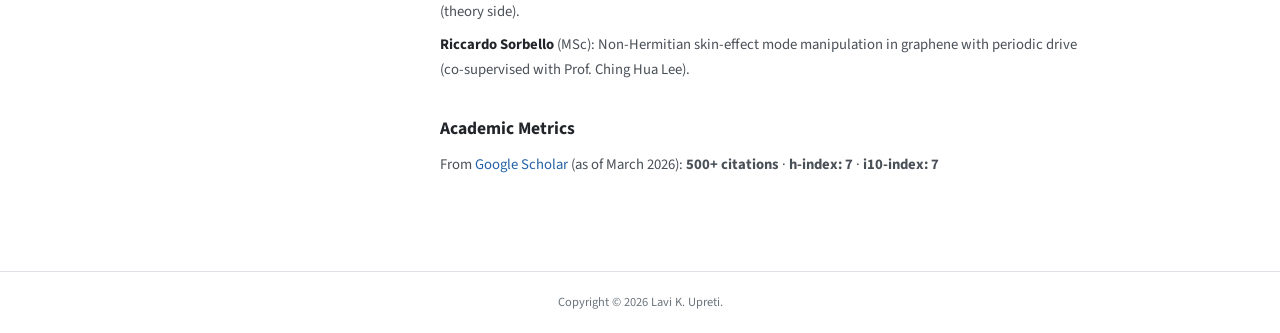
==== commit ef4cba4c: "Add favicon and apple-touch-icon links to index.html" ====
--- a/index.html
+++ b/index.html
@@ -5,6 +5,8 @@
   <meta name="google-site-verification" content="CSMT9Zi1C5ngvB_75rKBKdFzXnuLxpE7jE1Q67ZkpSs" />
   <meta name="viewport" content="width=device-width, initial-scale=1.0">
   <title>Home — Lavi K. Upreti</title>
+  <link rel="icon" type="image/png" href="favicon.jpg">
+  <link rel="apple-touch-icon" href="favicon.jpg">
   <link rel="preconnect" href="https://fonts.googleapis.com">
   <link rel="preconnect" href="https://fonts.gstatic.com" crossorigin>
   <link href="https://fonts.googleapis.com/css2?family=Playfair+Display:wght@700&family=Source+Sans+3:ital,wght@0,300;0,400;0,600;0,700;1,400&display=swap" rel="stylesheet">
@@ -62,15 +64,17 @@
 
           <!-- Recent paper highlight -->
           <div class="recent-paper">
-            <span class="label">Recent paper:</span>
-            <div class="rp-title">
-              <a href="https://arxiv.org/abs/2509.25316" target="_blank" rel="noopener">
-                Topological non-Abelian Gauge Structures in Cayley-Schreier Lattices
-              </a>
+          <span class="label">Recent paper:</span>
+          <div class="rp-title">
+            <a href="https://www.nature.com/articles/s41467-026-71401-3" target="_blank" rel="noopener">
+              Topological non-Abelian Gauge Structures in Cayley-Schreier Lattices
+            </a>
+            </div>
+            <div style="font-size:0.78rem;color:#6c757d;margin-top:0.2rem;font-style:italic;">Nat. Commun. (2026)</div>
             </div>
           </div>
-        </div>
       </aside>
+      
 
       <!-- ── Content ──────────────────────────────────────────── -->
       <section class="main-col">
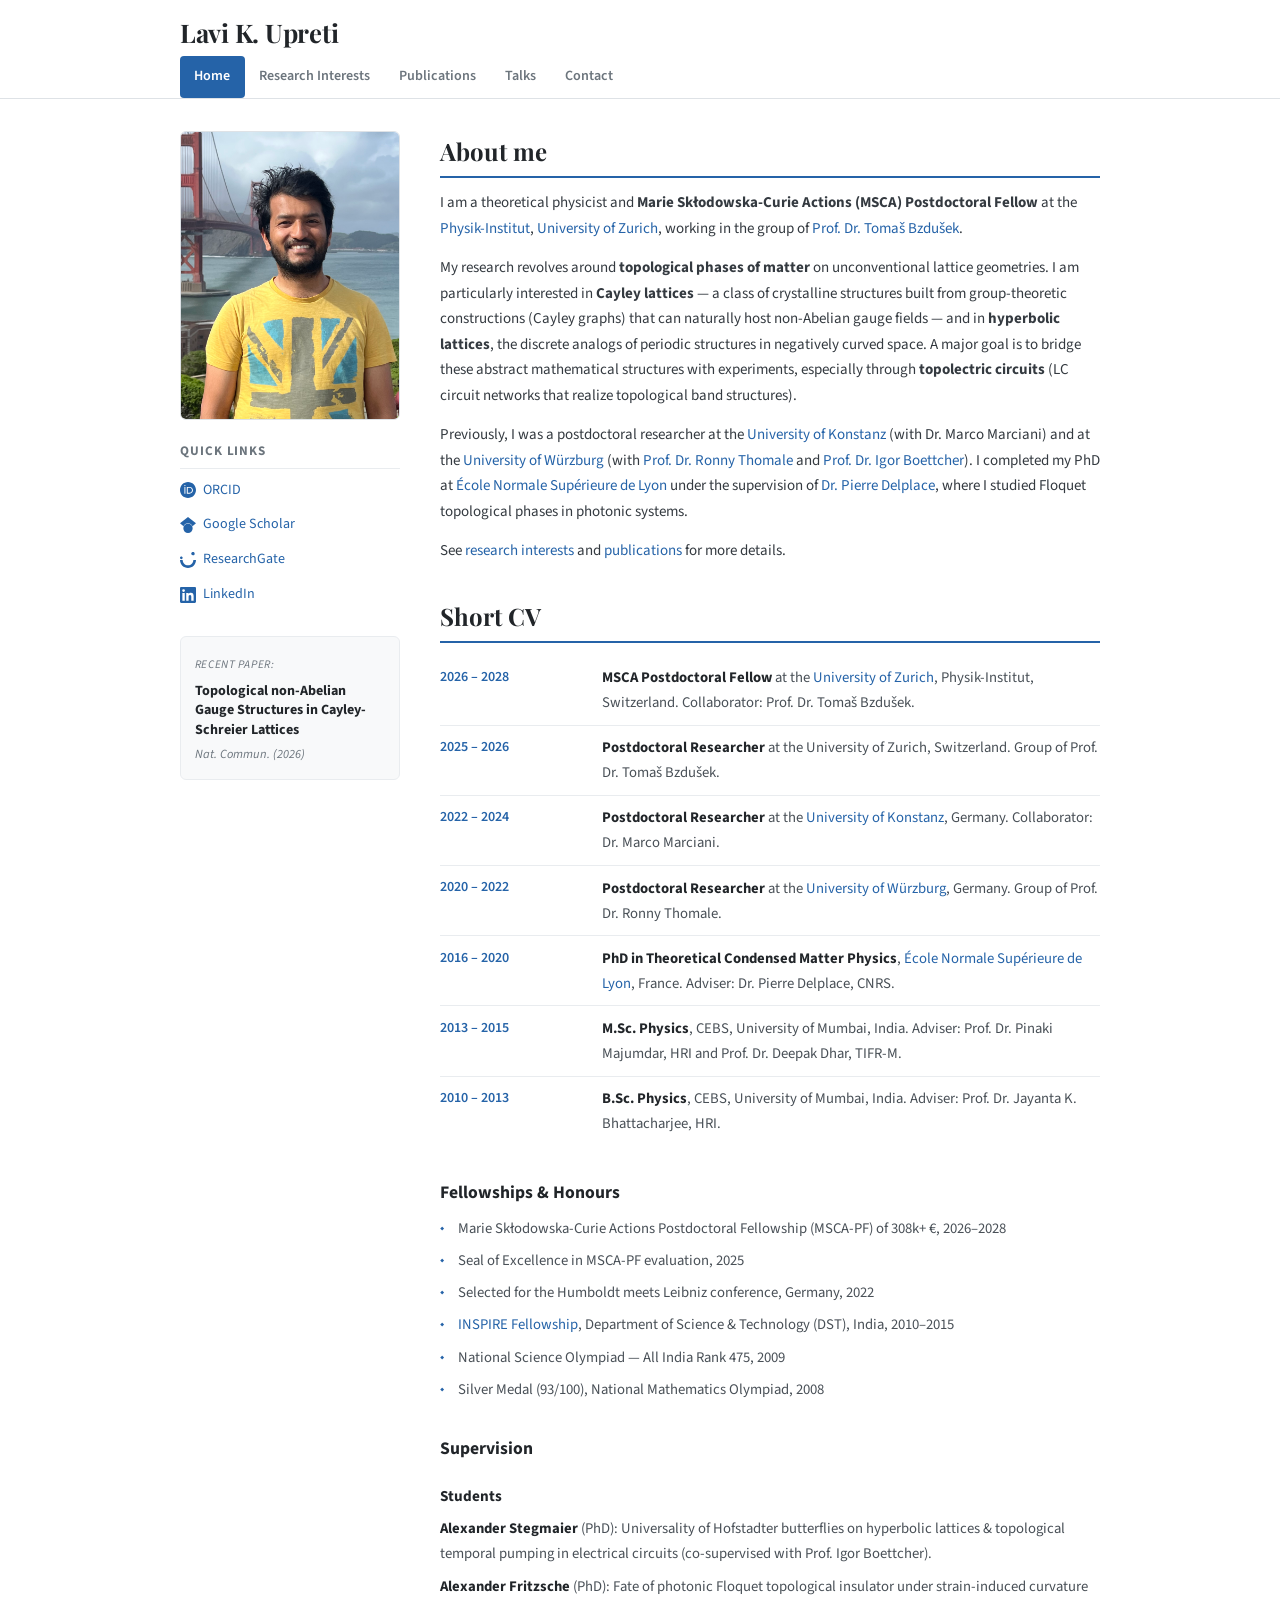
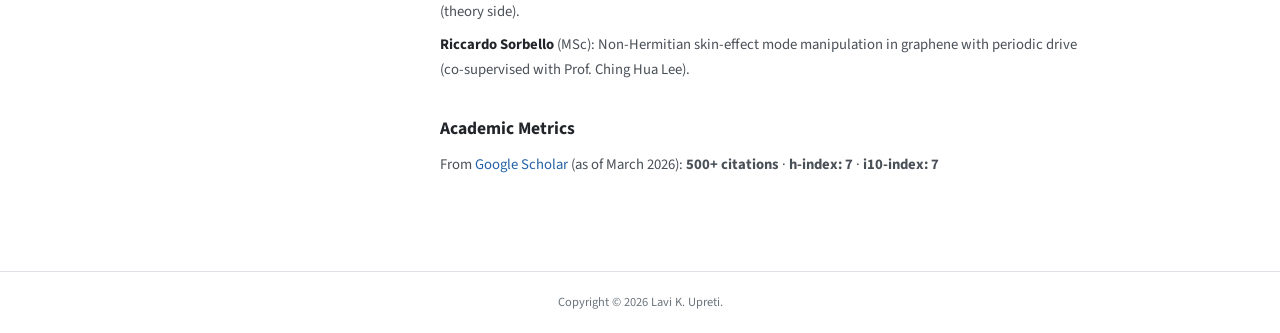
==== commit 52887e1f: "Update education and fellowship details in index.html Updated the M.Sc. Physics entry to include an " ====
--- a/index.html
+++ b/index.html
@@ -5,6 +5,13 @@
   <meta name="google-site-verification" content="CSMT9Zi1C5ngvB_75rKBKdFzXnuLxpE7jE1Q67ZkpSs" />
   <meta name="viewport" content="width=device-width, initial-scale=1.0">
   <title>Home — Lavi K. Upreti</title>
+  <!-- SEO & Social -->
+  <meta name="description" content="Lavi K. Upreti — MSCA Postdoctoral Fellow at the University of Zurich. Research on topological phases, Cayley lattices, hyperbolic lattices, and topolectric circuits.">
+  <meta property="og:site_name" content="Lavi K. Upreti">
+  <meta property="og:title" content="Lavi K. Upreti — Theoretical Physicist">
+  <meta property="og:description" content="MSCA Postdoctoral Fellow at the University of Zurich. Research on topological phases, Cayley lattices, and topolectric circuits.">
+  <meta property="og:url" content="https://laviupreti.github.io">
+  <meta property="og:type" content="website">
   <link rel="icon" type="image/png" href="favicon.jpg">
   <link rel="apple-touch-icon" href="favicon.jpg">
   <link rel="preconnect" href="https://fonts.googleapis.com">
@@ -120,7 +127,7 @@
           <ul class="cv-list">
             <li>
               <span class="cv-dates">2026 &ndash; 2028</span>
-              <span class="cv-desc"><strong>MSCA Postdoctoral Fellow</strong> at the <a href="https://www.physik.uzh.ch/en/groups/bzdusek.html">University of Zurich</a>, Physik-Institut, Switzerland. Supervisor: Prof. Dr. Toma&#353; Bzdu&#353;ek.</span>
+              <span class="cv-desc"><strong>MSCA Postdoctoral Fellow</strong> at the <a href="https://www.physik.uzh.ch/en/groups/bzdusek.html">University of Zurich</a>, Physik-Institut, Switzerland. Collaborator: Prof. Dr. Toma&#353; Bzdu&#353;ek.</span>
             </li>
             <li>
               <span class="cv-dates">2025 &ndash; 2026</span>
@@ -140,7 +147,7 @@
             </li>
             <li>
               <span class="cv-dates">2013 &ndash; 2015</span>
-              <span class="cv-desc"><strong>M.Sc. Physics</strong>, CEBS, University of Mumbai, India. Adviser: Prof. Dr. Pinaki Majumdar, HRI.</span>
+              <span class="cv-desc"><strong>M.Sc. Physics</strong>, CEBS, University of Mumbai, India. Adviser: Prof. Dr. Pinaki Majumdar, HRI and Prof. Dr. Deepak Dhar, TIFR-M.</span>
             </li>
             <li>
               <span class="cv-dates">2010 &ndash; 2013</span>
@@ -153,7 +160,7 @@
         <section>
           <h3>Fellowships &amp; Honours</h3>
           <ul class="diamond-list">
-            <li>Marie Sk&#322;odowska-Curie Actions Postdoctoral Fellowship (MSCA-PF), 2026&ndash;2028</li>
+            <li>Marie Sk&#322;odowska-Curie Actions Postdoctoral Fellowship (MSCA-PF) of 308k+ €, 2026&ndash;2028</li>
             <li>Seal of Excellence in MSCA-PF evaluation, 2025</li>
             <li>Selected for the Humboldt meets Leibniz conference, Germany, 2022</li>
             <li><a href="https://www.online-inspire.gov.in/en/">INSPIRE Fellowship</a>, Department of Science &amp; Technology (DST), India, 2010&ndash;2015</li>
